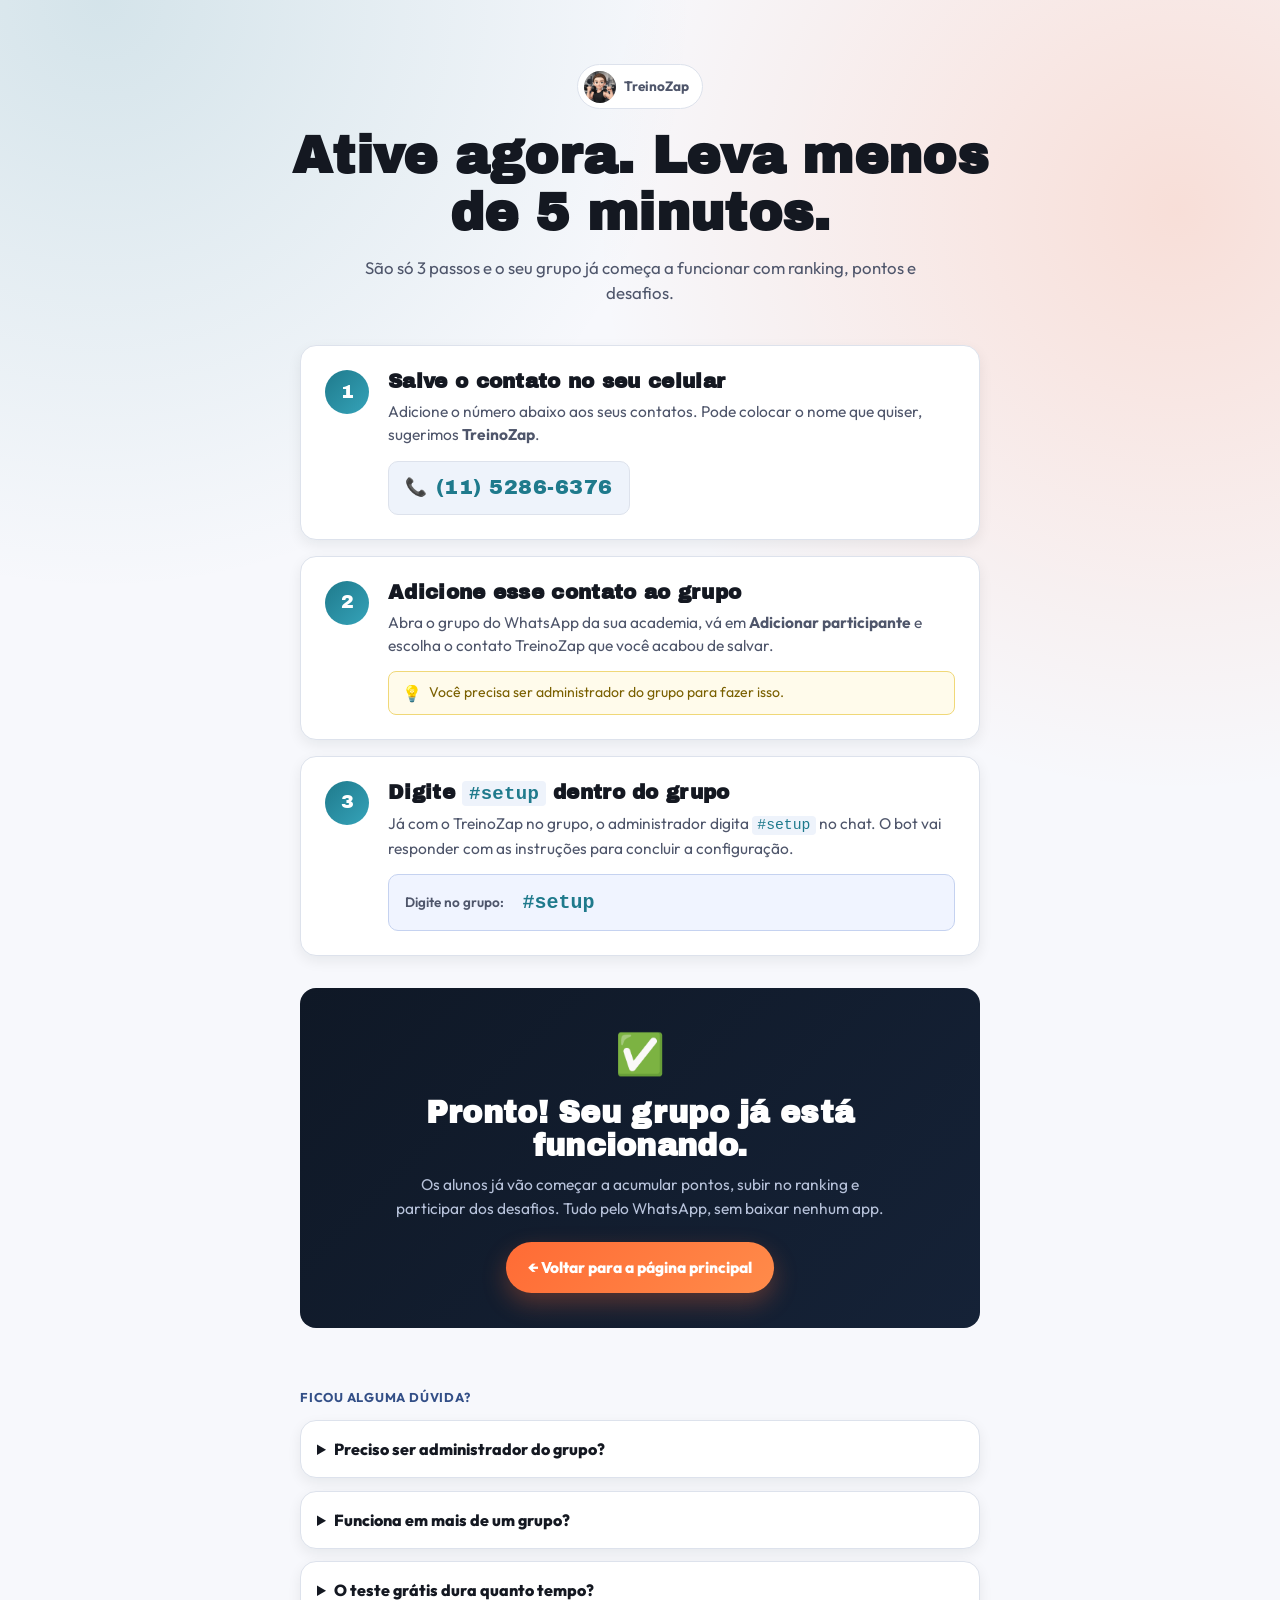
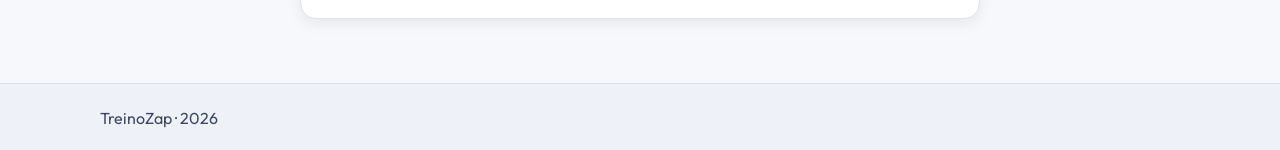
==== ativar.html @ aa613846 "Add files via upload" ====
﻿<!doctype html>
<html lang="pt-BR">
<head>
  <meta charset="UTF-8" />
  <meta name="viewport" content="width=device-width, initial-scale=1.0" />
  <title>Ativar TreinoZap | Teste grátis de 1 mês</title>
  <meta name="description" content="Veja como ativar o TreinoZap no grupo de WhatsApp da sua academia em 3 passos simples." />
  <link rel="preconnect" href="https://fonts.googleapis.com" />
  <link rel="preconnect" href="https://fonts.gstatic.com" crossorigin />
  <link href="https://fonts.googleapis.com/css2?family=Archivo+Black&family=Outfit:wght@400;500;700;800&display=swap" rel="stylesheet" />
  <link rel="stylesheet" href="ativar.css" />
</head>
<body>
  <main>
    <section class="hero">
      <div class="container">
        <div class="badge-wrap">
          <img class="mascot" src="img/willinhai.jpeg" alt="TreinoZap" loading="lazy" />
          <span class="badge">TreinoZap</span>
        </div>
        <h1>Ative agora. Leva menos de 5 minutos.</h1>
        <p class="sub">São só 3 passos e o seu grupo já começa a funcionar com ranking, pontos e desafios.</p>
      </div>
    </section>

    <section class="steps-section">
      <div class="container narrow">

        <div class="step-card">
          <div class="step-number">1</div>
          <div class="step-body">
            <h2>Salve o contato no seu celular</h2>
            <p>Adicione o número abaixo aos seus contatos. Pode colocar o nome que quiser, sugerimos <strong>TreinoZap</strong>.</p>
            <a class="phone-block" href="tel:+551152866376">
              <span class="phone-icon">📞</span>
              <span>(11) 5286-6376</span>
            </a>
          </div>
        </div>

        <div class="step-card">
          <div class="step-number">2</div>
          <div class="step-body">
            <h2>Adicione esse contato ao grupo</h2>
            <p>Abra o grupo do WhatsApp da sua academia, vá em <strong>Adicionar participante</strong> e escolha o contato TreinoZap que você acabou de salvar.</p>
            <div class="tip">
              <span class="tip-icon">💡</span>
              <span>Você precisa ser administrador do grupo para fazer isso.</span>
            </div>
          </div>
        </div>

        <div class="step-card">
          <div class="step-number">3</div>
          <div class="step-body">
            <h2>Digite <code>#setup</code> dentro do grupo</h2>
            <p>Já com o TreinoZap no grupo, o administrador digita <code>#setup</code> no chat. O bot vai responder com as instruções para concluir a configuração.</p>
            <div class="command-block">
              <span class="command-label">Digite no grupo:</span>
              <code class="command">#setup</code>
            </div>
          </div>
        </div>

        <div class="done-card">
          <div class="done-icon">✅</div>
          <h2>Pronto! Seu grupo já está funcionando.</h2>
          <p>Os alunos já vão começar a acumular pontos, subir no ranking e participar dos desafios. Tudo pelo WhatsApp, sem baixar nenhum app.</p>
          <a class="btn btn-main" href="index.html">← Voltar para a página principal</a>
        </div>

      </div>
    </section>

    <section class="faq-section">
      <div class="container narrow">
        <p class="eyebrow">Ficou alguma dúvida?</p>
        <div class="faq-list">
          <details>
            <summary>Preciso ser administrador do grupo?</summary>
            <p>Sim. Apenas administradores conseguem adicionar novos participantes e usar o comando <code>#setup</code>.</p>
          </details>
          <details>
            <summary>Funciona em mais de um grupo?</summary>
            <p>Sim. Repita os passos 2 e 3 em qualquer outro grupo que quiser ativar.</p>
          </details>
          <details>
            <summary>O teste grátis dura quanto tempo?</summary>
            <p>30 dias completos. Sem cobranças automáticas.</p>
          </details>
        </div>
      </div>
    </section>
  </main>

  <footer class="footer">
    <div class="container footer-inner">
      <p>TreinoZap · <span id="year"></span></p>
    </div>
  </footer>

  <script src="script.js"></script>
</body>
</html>
---- ativar.css ----
:root {
  --bg: #f7f8fc;
  --ink: #141821;
  --muted: #4f566b;
  --surface: #ffffff;
  --line: #dde2ec;
  --accent: #1f7a8c;
  --accent-2: #ff6b35;
  --chip: #eef3fb;
  --radius: 16px;
  --shadow: 0 14px 34px rgba(20, 24, 33, 0.12);
}

* {
  box-sizing: border-box;
}

html, body {
  margin: 0;
  padding: 0;
}

body {
  font-family: "Outfit", sans-serif;
  color: var(--ink);
  background:
    radial-gradient(circle at 8% 0%, rgba(31, 122, 140, 0.16), transparent 28%),
    radial-gradient(circle at 92% 12%, rgba(255, 107, 53, 0.18), transparent 30%),
    var(--bg);
  line-height: 1.5;
}

h1, h2, h3 {
  margin: 0;
  line-height: 1.1;
}

h1, h2 {
  font-family: "Archivo Black", sans-serif;
  letter-spacing: 0.3px;
}

p {
  margin: 0;
}

.container {
  width: min(1080px, calc(100% - 2rem));
  margin: 0 auto;
}

.narrow {
  max-width: 680px;
  margin-inline: auto;
}

/* ── Hero ── */
.hero {
  padding: 4rem 0 2.5rem;
  text-align: center;
}

.badge-wrap {
  display: inline-flex;
  align-items: center;
  gap: 0.5rem;
  background: var(--surface);
  border: 1px solid var(--line);
  border-radius: 999px;
  padding: 0.35rem 0.8rem 0.35rem 0.35rem;
  margin-bottom: 1.2rem;
}

.mascot {
  width: 32px;
  height: 32px;
  border-radius: 50%;
  object-fit: cover;
}

.badge {
  font-weight: 700;
  font-size: 0.85rem;
  color: var(--muted);
}

h1 {
  font-size: clamp(1.9rem, 5.5vw, 3.2rem);
  max-width: 22ch;
  margin: 0 auto;
}

.sub {
  margin: 0.85rem auto 0;
  max-width: 52ch;
  color: var(--muted);
  font-size: 1.05rem;
}

/* ── Steps ── */
.steps-section {
  padding: 0 0 3.5rem;
}

.step-card {
  display: flex;
  align-items: flex-start;
  gap: 1.2rem;
  background: var(--surface);
  border: 1px solid var(--line);
  border-radius: var(--radius);
  padding: 1.5rem;
  box-shadow: 0 5px 14px rgba(20, 24, 33, 0.07);
  margin-bottom: 1rem;
}

.step-number {
  flex-shrink: 0;
  width: 44px;
  height: 44px;
  border-radius: 50%;
  background: linear-gradient(135deg, var(--accent), #35a3b9);
  color: #fff;
  font-family: "Archivo Black", sans-serif;
  font-size: 1.2rem;
  display: grid;
  place-items: center;
}

.step-body {
  flex: 1;
}

.step-body h2 {
  font-size: 1.25rem;
  margin-bottom: 0.5rem;
}

.step-body p {
  color: var(--muted);
  font-size: 0.97rem;
}

.phone-block {
  display: inline-flex;
  align-items: center;
  gap: 0.5rem;
  margin-top: 0.9rem;
  background: #eef3fb;
  border: 1px solid var(--line);
  border-radius: 10px;
  padding: 0.65rem 1rem;
  text-decoration: none;
  font-family: "Archivo Black", sans-serif;
  font-size: 1.3rem;
  color: var(--accent);
  letter-spacing: 0.5px;
  transition: background 0.15s;
}

.phone-block:hover {
  background: #dce8f7;
}

.phone-icon {
  font-size: 1.1rem;
}

.tip {
  display: flex;
  align-items: center;
  gap: 0.45rem;
  margin-top: 0.85rem;
  background: #fffbeb;
  border: 1px solid #f0d878;
  border-radius: 8px;
  padding: 0.55rem 0.8rem;
  font-size: 0.88rem;
  color: #7a6000;
}

.tip-icon {
  font-size: 1rem;
  flex-shrink: 0;
}

.command-block {
  display: flex;
  align-items: center;
  gap: 0.7rem;
  margin-top: 0.9rem;
  background: #f0f4ff;
  border: 1px solid #c5d2f0;
  border-radius: 10px;
  padding: 0.65rem 1rem;
}

.command-label {
  font-size: 0.85rem;
  color: var(--muted);
  font-weight: 600;
}

.command {
  font-size: 1.25rem;
  font-family: monospace;
  color: var(--accent);
  font-weight: 700;
  background: none;
}

code {
  font-family: monospace;
  background: #eef3fb;
  border-radius: 4px;
  padding: 0.1em 0.35em;
  font-size: 0.95em;
  color: var(--accent);
}

/* ── Done card ── */
.done-card {
  margin-top: 2rem;
  background: linear-gradient(135deg, #0f1826, #152237);
  border-radius: var(--radius);
  padding: 2.2rem 2rem;
  text-align: center;
  color: #f0f4ff;
}

.done-icon {
  font-size: 2.5rem;
  margin-bottom: 0.8rem;
}

.done-card h2 {
  font-size: clamp(1.3rem, 4vw, 1.9rem);
  color: #fff;
  margin-bottom: 0.65rem;
}

.done-card p {
  color: #b7c2da;
  max-width: 50ch;
  margin: 0 auto 1.4rem;
  font-size: 0.97rem;
}

.btn {
  display: inline-flex;
  align-items: center;
  justify-content: center;
  text-decoration: none;
  border-radius: 999px;
  padding: 0.85rem 1.4rem;
  font-weight: 800;
  font-family: "Outfit", sans-serif;
  font-size: 0.97rem;
}

.btn-main {
  background: linear-gradient(135deg, var(--accent-2), #ff8b4a);
  color: #fff;
  box-shadow: 0 10px 24px rgba(255, 107, 53, 0.3);
}

/* ── FAQ ── */
.faq-section {
  padding: 0 0 4rem;
}

.eyebrow {
  display: inline-block;
  margin-bottom: 0.8rem;
  text-transform: uppercase;
  letter-spacing: 0.06em;
  font-size: 0.8rem;
  color: #334f87;
  font-weight: 700;
}

.faq-list {
  display: grid;
  gap: 0.8rem;
}

.faq-list details {
  background: var(--surface);
  border: 1px solid var(--line);
  border-radius: var(--radius);
  padding: 1rem;
  box-shadow: 0 5px 14px rgba(20, 24, 33, 0.07);
}

summary {
  cursor: pointer;
  font-weight: 800;
}

details p {
  margin-top: 0.56rem;
  color: var(--muted);
  font-size: 0.95rem;
}

/* ── Footer ── */
.footer {
  border-top: 1px solid var(--line);
  background: #eef2f8;
}

.footer-inner {
  min-height: 68px;
  display: flex;
  align-items: center;
  justify-content: space-between;
  gap: 1rem;
  color: #3c4966;
  width: min(1080px, calc(100% - 2rem));
  margin: 0 auto;
}

.footer-nav {
  display: inline-flex;
  gap: 0.8rem;
  flex-wrap: wrap;
}

.footer-nav a {
  color: #3c4966;
  text-decoration: none;
  border-bottom: 1px solid transparent;
  font-size: 0.9rem;
}

.footer-nav a:hover {
  border-color: #3c4966;
}

@media (max-width: 600px) {
  .step-card {
    flex-direction: column;
    gap: 0.9rem;
  }

  .command-block {
    flex-direction: column;
    align-items: flex-start;
    gap: 0.3rem;
  }

  .footer-inner {
    flex-direction: column;
    justify-content: center;
    text-align: center;
    padding: 0.8rem 0;
  }
}
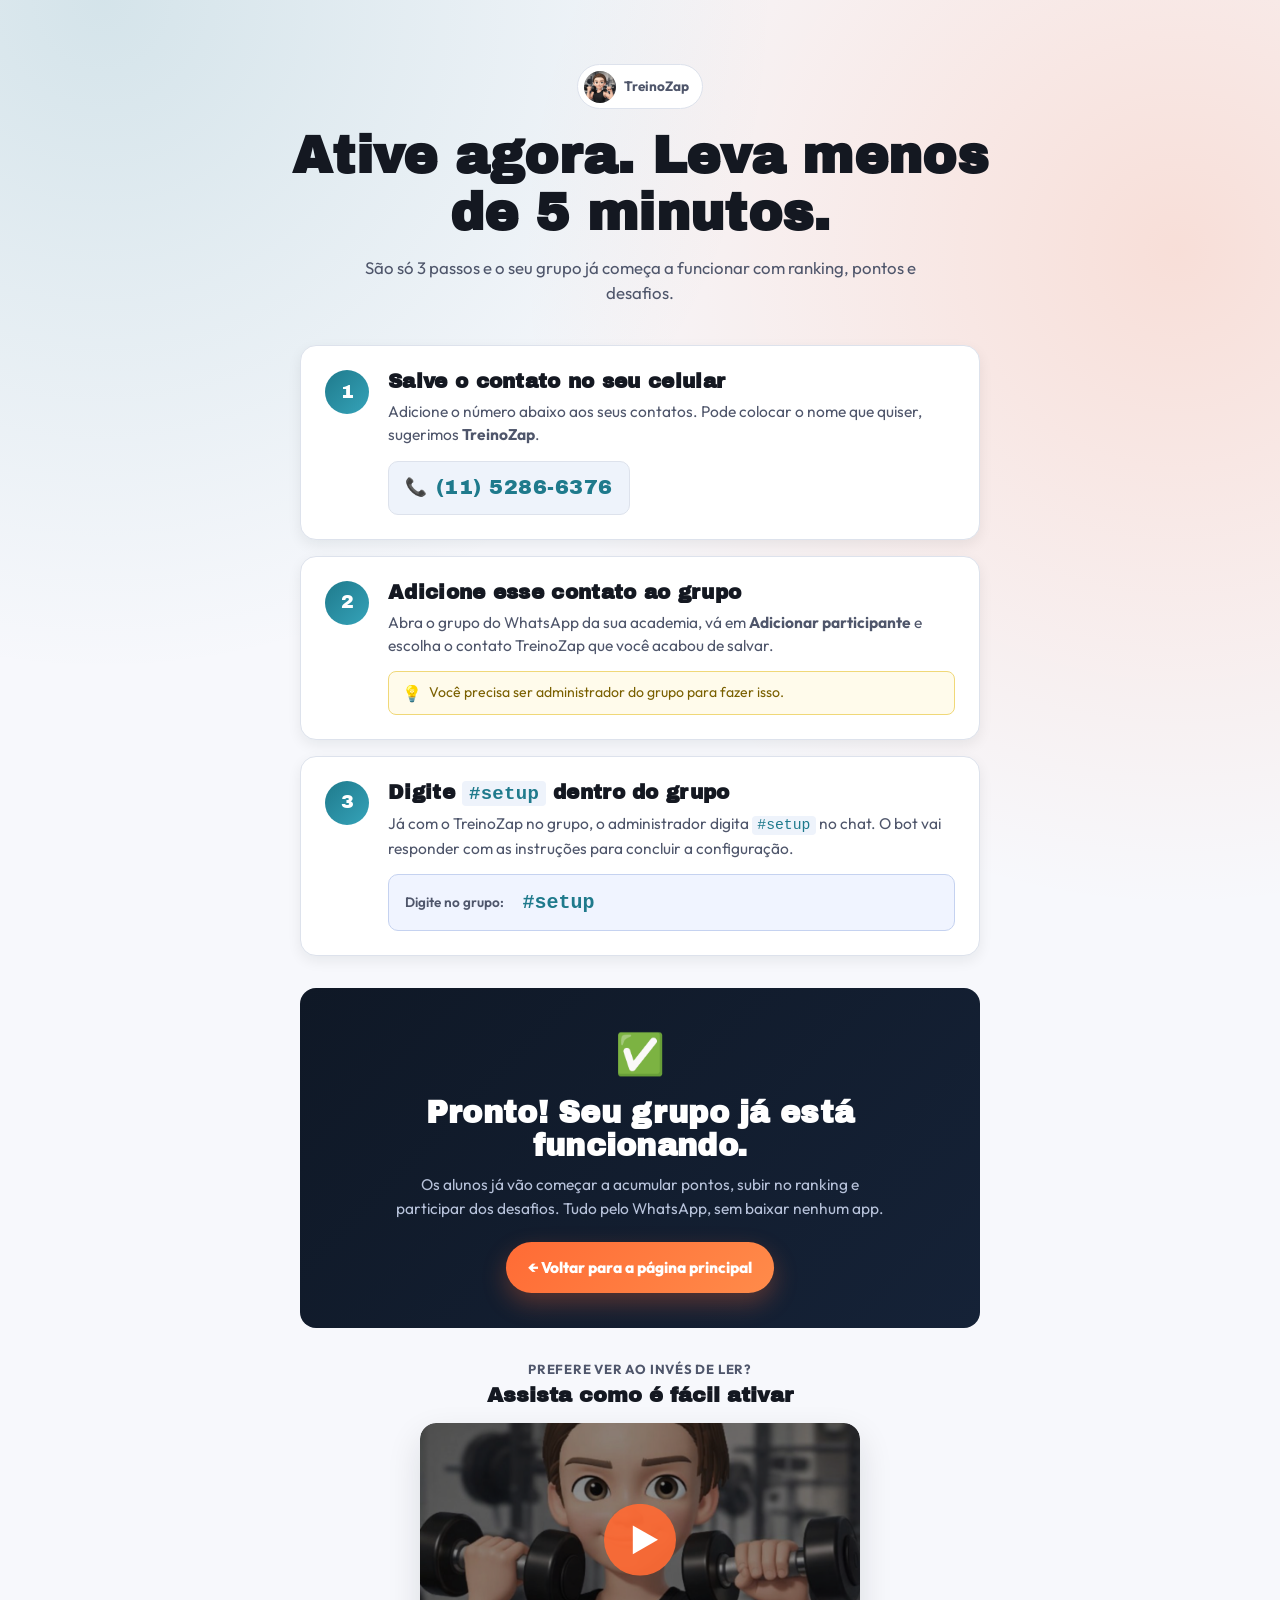
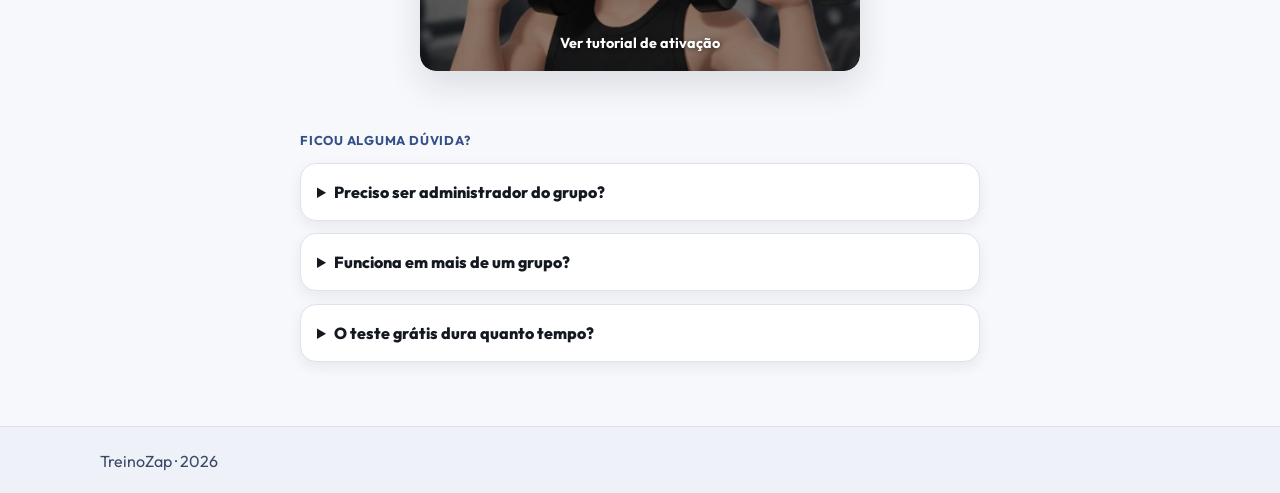
==== commit 090b0fa0: "Add files via upload" ====
--- a/ativar.html
+++ b/ativar.html
@@ -69,6 +69,27 @@
           <a class="btn btn-main" href="index.html">← Voltar para a página principal</a>
         </div>
 
+        <div class="setup-video-section">
+          <p class="setup-video-label">Prefere ver ao invés de ler?</p>
+          <h3>Assista como é fácil ativar</h3>
+          <div class="demo-thumb" id="setupThumb">
+            <img src="img/willinhai.jpeg" alt="Clique para ver o vídeo de ativação" />
+            <button class="demo-play-btn" aria-label="Assistir tutorial de ativação">
+              <svg viewBox="0 0 80 80" fill="none" xmlns="http://www.w3.org/2000/svg">
+                <circle cx="40" cy="40" r="40" fill="rgba(255,107,53,0.92)"/>
+                <polygon points="32,24 60,40 32,56" fill="#fff"/>
+              </svg>
+            </button>
+            <span class="demo-label">Ver tutorial de ativação</span>
+          </div>
+          <dialog class="demo-dialog" id="setupDialog">
+            <button class="demo-close" id="setupClose" aria-label="Fechar">&times;</button>
+            <video controls autoplay playsinline preload="none">
+              <source src="img/setup.mp4" type="video/mp4" />
+            </video>
+          </dialog>
+        </div>
+
       </div>
     </section>
 
@@ -100,5 +121,15 @@
   </footer>
 
   <script src="script.js"></script>
+  <script>
+    const setupThumb = document.getElementById('setupThumb');
+    const setupDialog = document.getElementById('setupDialog');
+    const setupClose = document.getElementById('setupClose');
+    if (setupThumb && setupDialog) {
+      setupThumb.addEventListener('click', () => setupDialog.showModal());
+      setupClose.addEventListener('click', () => { setupDialog.close(); setupDialog.querySelector('video').pause(); });
+      setupDialog.addEventListener('click', (e) => { if (e.target === setupDialog) { setupDialog.close(); setupDialog.querySelector('video').pause(); } });
+    }
+  </script>
 </body>
 </html>
--- a/ativar.css
+++ b/ativar.css
@@ -356,3 +356,108 @@
     padding: 0.8rem 0;
   }
 }
+
+/* ── Setup video ── */
+.setup-video-section {
+  margin-top: 2rem;
+  text-align: center;
+}
+
+.setup-video-label {
+  font-size: 0.82rem;
+  text-transform: uppercase;
+  letter-spacing: 0.06em;
+  color: var(--muted);
+  font-weight: 700;
+  margin-bottom: 0.3rem;
+}
+
+.setup-video-section h3 {
+  font-family: "Archivo Black", sans-serif;
+  font-size: 1.3rem;
+  margin-bottom: 1rem;
+  color: var(--ink);
+}
+
+.demo-thumb {
+  position: relative;
+  border-radius: var(--radius);
+  overflow: hidden;
+  cursor: pointer;
+  max-width: 440px;
+  margin-inline: auto;
+  box-shadow: var(--shadow);
+}
+
+.demo-thumb img {
+  width: 100%;
+  display: block;
+  border-radius: var(--radius);
+  filter: brightness(0.55);
+  aspect-ratio: 16/9;
+  object-fit: cover;
+}
+
+.demo-play-btn {
+  position: absolute;
+  top: 50%;
+  left: 50%;
+  transform: translate(-50%, -60%);
+  background: none;
+  border: none;
+  cursor: pointer;
+  width: 72px;
+  height: 72px;
+  padding: 0;
+  transition: transform 0.2s ease;
+}
+
+.demo-thumb:hover .demo-play-btn {
+  transform: translate(-50%, -60%) scale(1.1);
+}
+
+.demo-label {
+  position: absolute;
+  bottom: 1rem;
+  left: 50%;
+  transform: translateX(-50%);
+  color: #fff;
+  font-weight: 700;
+  font-size: 0.9rem;
+  white-space: nowrap;
+  text-shadow: 0 1px 4px rgba(0,0,0,0.5);
+}
+
+.demo-dialog {
+  border: none;
+  border-radius: var(--radius);
+  padding: 0;
+  background: #000;
+  width: min(90vw, 700px);
+  max-height: 90vh;
+  box-shadow: var(--shadow);
+}
+
+.demo-dialog::backdrop {
+  background: rgba(0,0,0,0.82);
+}
+
+.demo-dialog video {
+  width: 100%;
+  display: block;
+  max-height: 85vh;
+}
+
+.demo-close {
+  position: absolute;
+  top: 0.5rem;
+  right: 0.75rem;
+  background: none;
+  border: none;
+  color: #fff;
+  font-size: 2rem;
+  cursor: pointer;
+  line-height: 1;
+  z-index: 10;
+}
+
